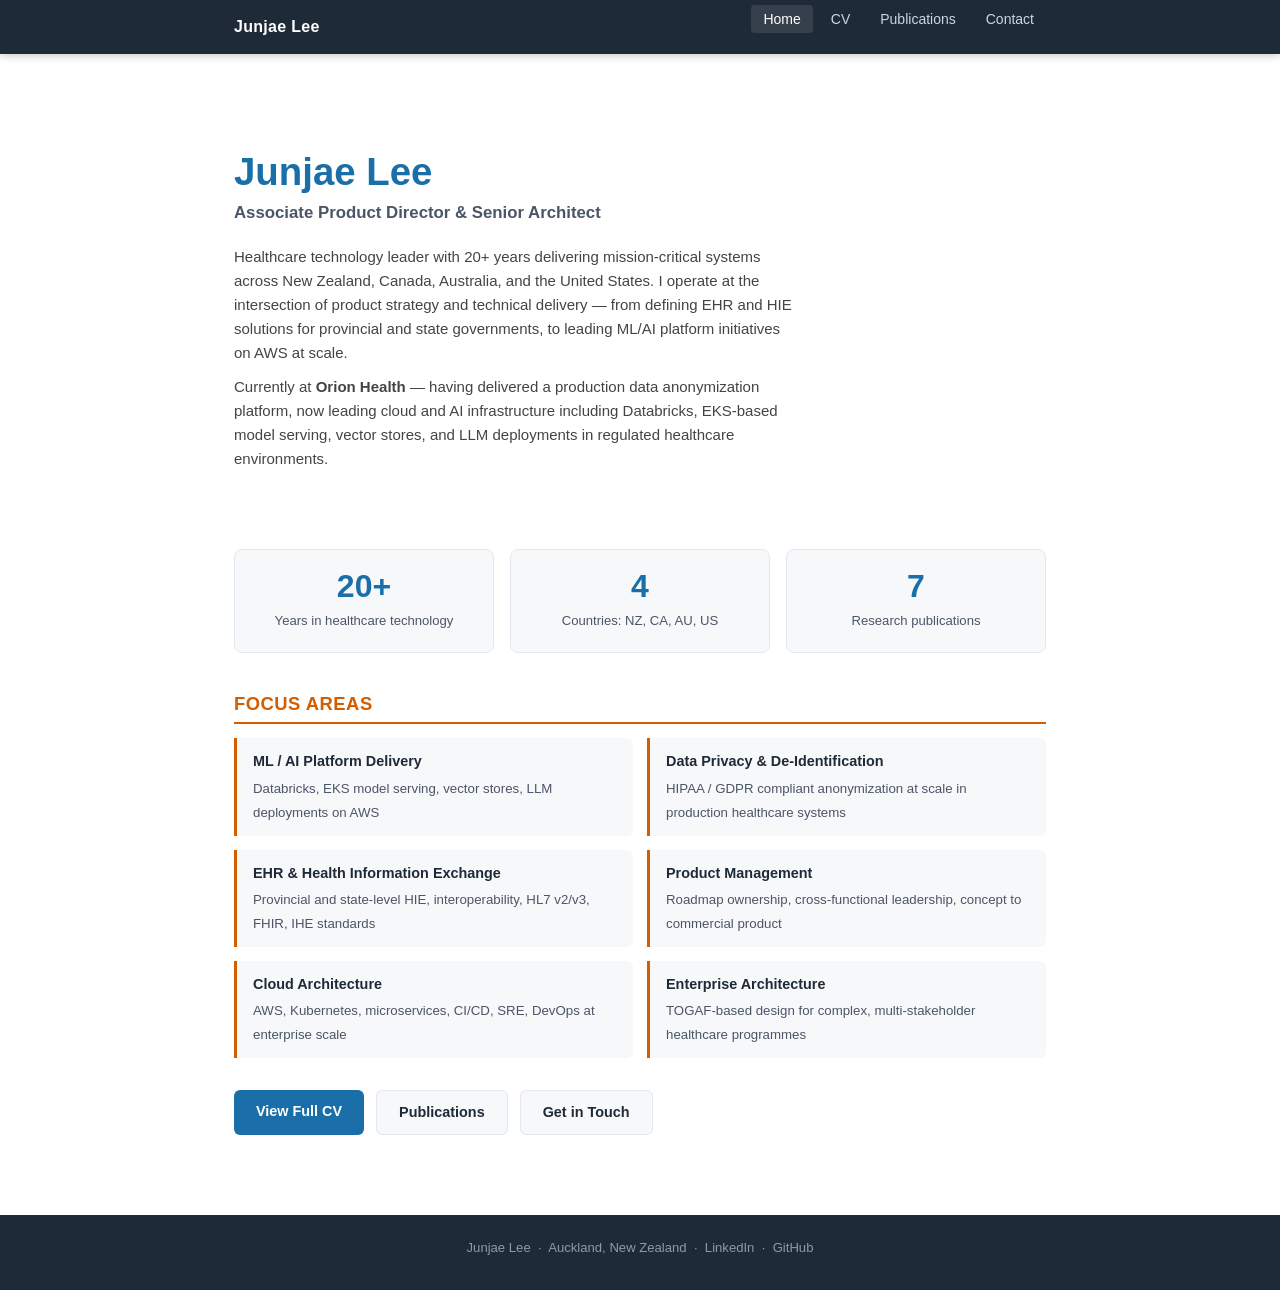
==== index.html @ e2926505 "Initial site" ====
<!DOCTYPE html>
<html lang="en">
<head>
  <meta charset="UTF-8">
  <meta name="viewport" content="width=device-width, initial-scale=1.0">
  <title>Junjae Lee</title>
  <link rel="stylesheet" href="style.css">
</head>
<body>

<nav>
  <div class="nav-inner">
    <span class="nav-brand">Junjae Lee</span>
    <ul>
      <li><a href="index.html" class="active">Home</a></li>
      <li><a href="cv.html">CV</a></li>
      <li><a href="publications.html">Publications</a></li>
      <li><a href="contact.html">Contact</a></li>
    </ul>
  </div>
</nav>

<div class="page">

  <div class="hero">
    <div class="hero-text">
      <h1>Junjae Lee</h1>
      <div class="subtitle">Associate Product Director &amp; Senior Architect</div>
      <p>
        Healthcare technology leader with 20+ years delivering mission-critical systems across
        New Zealand, Canada, Australia, and the United States. I operate at the intersection of
        product strategy and technical delivery — from defining EHR and HIE solutions for provincial
        and state governments, to leading ML/AI platform initiatives on AWS at scale.
      </p>
      <p style="margin-top:10px;">
        Currently at <strong>Orion Health</strong> — having delivered a production data anonymization
        platform, now leading cloud and AI infrastructure including Databricks, EKS-based model serving,
        vector stores, and LLM deployments in regulated healthcare environments.
      </p>
    </div>
  </div>

  <!-- Stats -->
  <div class="highlights">
    <div class="highlight-card">
      <span class="number">20+</span>
      <span class="label">Years in healthcare technology</span>
    </div>
    <div class="highlight-card">
      <span class="number">4</span>
      <span class="label">Countries: NZ, CA, AU, US</span>
    </div>
    <div class="highlight-card">
      <span class="number">7</span>
      <span class="label">Research publications</span>
    </div>
  </div>

  <!-- Focus areas -->
  <h2 class="section">Focus Areas</h2>
  <div class="focus-grid">
    <div class="focus-item">
      <strong>ML / AI Platform Delivery</strong>
      <span>Databricks, EKS model serving, vector stores, LLM deployments on AWS</span>
    </div>
    <div class="focus-item">
      <strong>Data Privacy &amp; De-Identification</strong>
      <span>HIPAA / GDPR compliant anonymization at scale in production healthcare systems</span>
    </div>
    <div class="focus-item">
      <strong>EHR &amp; Health Information Exchange</strong>
      <span>Provincial and state-level HIE, interoperability, HL7 v2/v3, FHIR, IHE standards</span>
    </div>
    <div class="focus-item">
      <strong>Product Management</strong>
      <span>Roadmap ownership, cross-functional leadership, concept to commercial product</span>
    </div>
    <div class="focus-item">
      <strong>Cloud Architecture</strong>
      <span>AWS, Kubernetes, microservices, CI/CD, SRE, DevOps at enterprise scale</span>
    </div>
    <div class="focus-item">
      <strong>Enterprise Architecture</strong>
      <strong></strong>
      <span>TOGAF-based design for complex, multi-stakeholder healthcare programmes</span>
    </div>
  </div>

  <div class="cta-row">
    <a href="cv.html" class="btn btn-primary">View Full CV</a>
    <a href="publications.html" class="btn btn-secondary">Publications</a>
    <a href="contact.html" class="btn btn-secondary">Get in Touch</a>
  </div>

</div>

<footer>
  <p>Junjae Lee &nbsp;·&nbsp; Auckland, New Zealand &nbsp;·&nbsp;
    <a href="https://www.linkedin.com/in/junjaelee-10532a3">LinkedIn</a> &nbsp;·&nbsp;
    <a href="https://github.com/junjaegithub">GitHub</a>
  </p>
</footer>

</body>
</html>
---- style.css ----
/* =============================================
   Shared stylesheet – Junjae Lee personal site
   ============================================= */

/* --- Reset & base --- */
*, *::before, *::after { box-sizing: border-box; margin: 0; padding: 0; }

:root {
  --blue:   #1a6fa8;
  --orange: #d45d00;
  --dark:   #1e2a38;
  --mid:    #4a5568;
  --light:  #f7f8fa;
  --border: #e2e8f0;
  --white:  #ffffff;
  --max-w:  860px;
}

html { scroll-behavior: smooth; }

body {
  font-family: 'Segoe UI', 'Calibri', Arial, sans-serif;
  font-size: 15px;
  line-height: 1.6;
  color: #333;
  background: var(--white);
}

a { color: var(--blue); text-decoration: none; }
a:hover { text-decoration: underline; }

/* --- Navigation --- */
nav {
  background: var(--dark);
  position: sticky;
  top: 0;
  z-index: 100;
  box-shadow: 0 2px 8px rgba(0,0,0,0.2);
}

nav .nav-inner {
  max-width: var(--max-w);
  margin: 0 auto;
  padding: 0 24px;
  display: flex;
  align-items: center;
  justify-content: space-between;
  height: 54px;
}

nav .nav-brand {
  font-weight: 700;
  font-size: 16px;
  color: var(--white);
  letter-spacing: 0.3px;
}

nav ul {
  list-style: none;
  display: flex;
  gap: 6px;
}

nav ul a {
  color: #c8d6e5;
  font-size: 14px;
  padding: 6px 12px;
  border-radius: 4px;
  transition: background 0.15s, color 0.15s;
}

nav ul a:hover,
nav ul a.active {
  background: rgba(255,255,255,0.1);
  color: var(--white);
  text-decoration: none;
}

/* --- Page wrapper --- */
.page {
  max-width: var(--max-w);
  margin: 0 auto;
  padding: 48px 24px 80px;
}

/* --- Section headings --- */
h2.section {
  font-size: 1.15rem;
  font-weight: 700;
  color: var(--orange);
  border-bottom: 2px solid var(--orange);
  padding-bottom: 4px;
  margin: 36px 0 14px;
  text-transform: uppercase;
  letter-spacing: 0.5px;
}

/* --- Body text --- */
p { margin-bottom: 10px; }
ul { padding-left: 20px; margin-bottom: 12px; }
ul li { margin-bottom: 5px; }
strong { font-weight: 600; }

/* ============================================================
   HOME PAGE
   ============================================================ */

.hero {
  display: flex;
  align-items: flex-start;
  gap: 36px;
  padding: 48px 0 36px;
}

.hero-text h1 {
  font-size: 2.4rem;
  font-weight: 700;
  color: var(--blue);
  line-height: 1.15;
  margin-bottom: 6px;
}

.hero-text .subtitle {
  font-size: 1.05rem;
  font-weight: 600;
  color: var(--mid);
  margin-bottom: 18px;
}

.hero-text p {
  color: #444;
  max-width: 560px;
}

.hero-avatar {
  flex-shrink: 0;
  width: 110px;
  height: 110px;
  border-radius: 50%;
  background: var(--light);
  border: 3px solid var(--border);
  display: flex;
  align-items: center;
  justify-content: center;
  font-size: 2.8rem;
  color: var(--mid);
}

/* Highlight cards */
.highlights {
  display: grid;
  grid-template-columns: repeat(3, 1fr);
  gap: 16px;
  margin: 32px 0;
}

.highlight-card {
  background: var(--light);
  border: 1px solid var(--border);
  border-radius: 8px;
  padding: 20px 18px;
  text-align: center;
}

.highlight-card .number {
  font-size: 2rem;
  font-weight: 700;
  color: var(--blue);
  display: block;
  line-height: 1;
  margin-bottom: 6px;
}

.highlight-card .label {
  font-size: 0.82rem;
  color: var(--mid);
  line-height: 1.35;
}

/* Focus areas */
.focus-grid {
  display: grid;
  grid-template-columns: repeat(2, 1fr);
  gap: 14px;
  margin-top: 14px;
}

.focus-item {
  background: var(--light);
  border-left: 3px solid var(--orange);
  border-radius: 0 6px 6px 0;
  padding: 12px 16px;
}

.focus-item strong {
  display: block;
  color: var(--dark);
  margin-bottom: 2px;
  font-size: 0.9rem;
}

.focus-item span {
  font-size: 0.83rem;
  color: var(--mid);
}

/* CTA links */
.cta-row {
  display: flex;
  gap: 12px;
  margin-top: 32px;
  flex-wrap: wrap;
}

.btn {
  display: inline-block;
  padding: 10px 22px;
  border-radius: 6px;
  font-size: 0.9rem;
  font-weight: 600;
  transition: opacity 0.15s;
}

.btn:hover { opacity: 0.85; text-decoration: none; }

.btn-primary { background: var(--blue); color: var(--white); }
.btn-secondary { background: var(--light); color: var(--dark); border: 1px solid var(--border); }

/* ============================================================
   CV PAGE
   ============================================================ */

.cv-header { margin-bottom: 28px; }
.cv-header h1 { font-size: 2rem; font-weight: 700; color: var(--blue); margin-bottom: 2px; }
.cv-header .cv-title { font-size: 1.05rem; font-weight: 600; color: var(--mid); margin-bottom: 8px; }
.cv-header .cv-contact { font-size: 0.88rem; color: #555; }
.cv-header .cv-contact a { color: var(--blue); }

.job { margin-bottom: 24px; padding-bottom: 20px; border-bottom: 1px solid var(--border); }
.job:last-of-type { border-bottom: none; }
.job-dates { font-size: 0.85rem; color: var(--mid); font-weight: 600; margin-bottom: 1px; }
.job-company { font-weight: 700; color: var(--dark); font-size: 0.98rem; }
.job-role { font-weight: 600; color: var(--orange); font-size: 0.93rem; margin-bottom: 8px; }
.project-title { font-weight: 700; color: var(--dark); margin: 10px 0 3px; font-size: 0.9rem; }

.skills-grid {
  display: grid;
  grid-template-columns: repeat(3, 1fr);
  gap: 5px 16px;
}

.skills-grid span {
  font-size: 0.85rem;
  padding: 3px 0;
  border-bottom: 1px solid var(--border);
}

.cert-list { list-style: none; padding: 0; }
.cert-list li {
  padding: 8px 12px;
  background: var(--light);
  border-left: 3px solid var(--blue);
  border-radius: 0 4px 4px 0;
  margin-bottom: 8px;
  font-size: 0.9rem;
}

.edu-entry { margin-bottom: 14px; }
.edu-dates { font-weight: 700; color: var(--dark); font-size: 0.93rem; }
.edu-entry .edu-school { font-weight: 600; }
.edu-entry .edu-degree { color: var(--mid); font-size: 0.9rem; }

/* ============================================================
   PUBLICATIONS PAGE
   ============================================================ */

.pub-group { margin-bottom: 36px; }
.pub-group h3 {
  font-size: 0.85rem;
  font-weight: 700;
  text-transform: uppercase;
  letter-spacing: 0.8px;
  color: var(--mid);
  margin-bottom: 16px;
}

.pub-card {
  background: var(--light);
  border: 1px solid var(--border);
  border-radius: 8px;
  padding: 16px 18px;
  margin-bottom: 12px;
}

.pub-card .pub-title {
  font-weight: 700;
  color: var(--dark);
  margin-bottom: 4px;
  font-size: 0.95rem;
}

.pub-card .pub-authors {
  font-size: 0.85rem;
  color: var(--mid);
  margin-bottom: 4px;
}

.pub-card .pub-venue {
  font-size: 0.85rem;
  color: #555;
  font-style: italic;
  margin-bottom: 4px;
}

.pub-card .pub-doi {
  font-size: 0.82rem;
}

.pub-card .pub-doi a { color: var(--blue); }

/* ============================================================
   CONTACT PAGE
   ============================================================ */

.contact-grid {
  display: grid;
  grid-template-columns: repeat(2, 1fr);
  gap: 14px;
  margin-top: 14px;
  max-width: 540px;
}

.contact-card {
  background: var(--light);
  border: 1px solid var(--border);
  border-radius: 8px;
  padding: 18px 20px;
  display: flex;
  align-items: center;
  gap: 14px;
}

.contact-card .contact-icon {
  font-size: 1.5rem;
  flex-shrink: 0;
}

.contact-card .contact-label {
  font-size: 0.8rem;
  color: var(--mid);
  margin-bottom: 2px;
}

.contact-card .contact-value {
  font-size: 0.9rem;
  font-weight: 600;
  color: var(--dark);
  word-break: break-all;
}

.contact-card .contact-value a { color: var(--blue); }

/* ============================================================
   Footer
   ============================================================= */

footer {
  background: var(--dark);
  color: #8a9bb0;
  text-align: center;
  padding: 22px;
  font-size: 0.82rem;
}

footer a { color: #8a9bb0; }

/* ============================================================
   Responsive
   ============================================================= */

@media (max-width: 620px) {
  .hero { flex-direction: column-reverse; gap: 16px; }
  .hero-avatar { width: 72px; height: 72px; font-size: 1.8rem; }
  .hero-text h1 { font-size: 1.8rem; }
  .highlights { grid-template-columns: 1fr 1fr; }
  .focus-grid { grid-template-columns: 1fr; }
  .skills-grid { grid-template-columns: 1fr 1fr; }
  .contact-grid { grid-template-columns: 1fr; }
  nav .nav-brand { font-size: 13px; }
  nav ul a { padding: 6px 8px; font-size: 13px; }
}
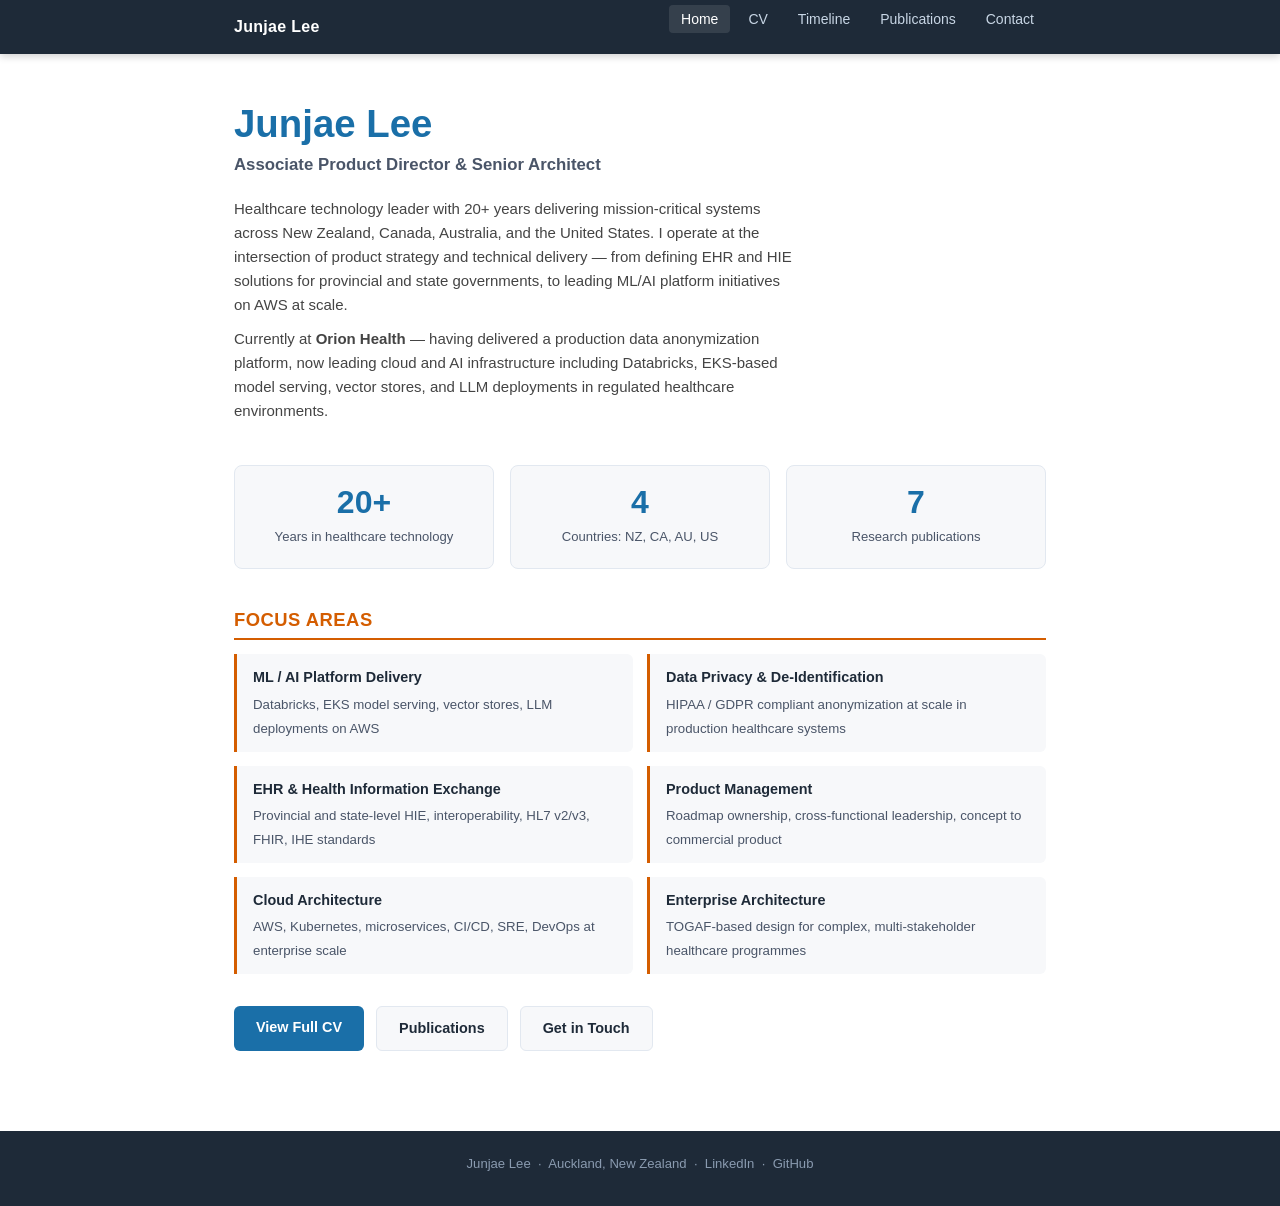
==== commit d2f5b9c4: "Add timeline page with presence badges and flags" ====
--- a/index.html
+++ b/index.html
@@ -14,6 +14,7 @@
     <ul>
       <li><a href="index.html" class="active">Home</a></li>
       <li><a href="cv.html">CV</a></li>
+      <li><a href="timeline.html">Timeline</a></li>
       <li><a href="publications.html">Publications</a></li>
       <li><a href="contact.html">Contact</a></li>
     </ul>
--- a/style.css
+++ b/style.css
@@ -109,7 +109,7 @@
   display: flex;
   align-items: flex-start;
   gap: 36px;
-  padding: 48px 0 36px;
+  padding: 0;
 }
 
 .hero-text h1 {
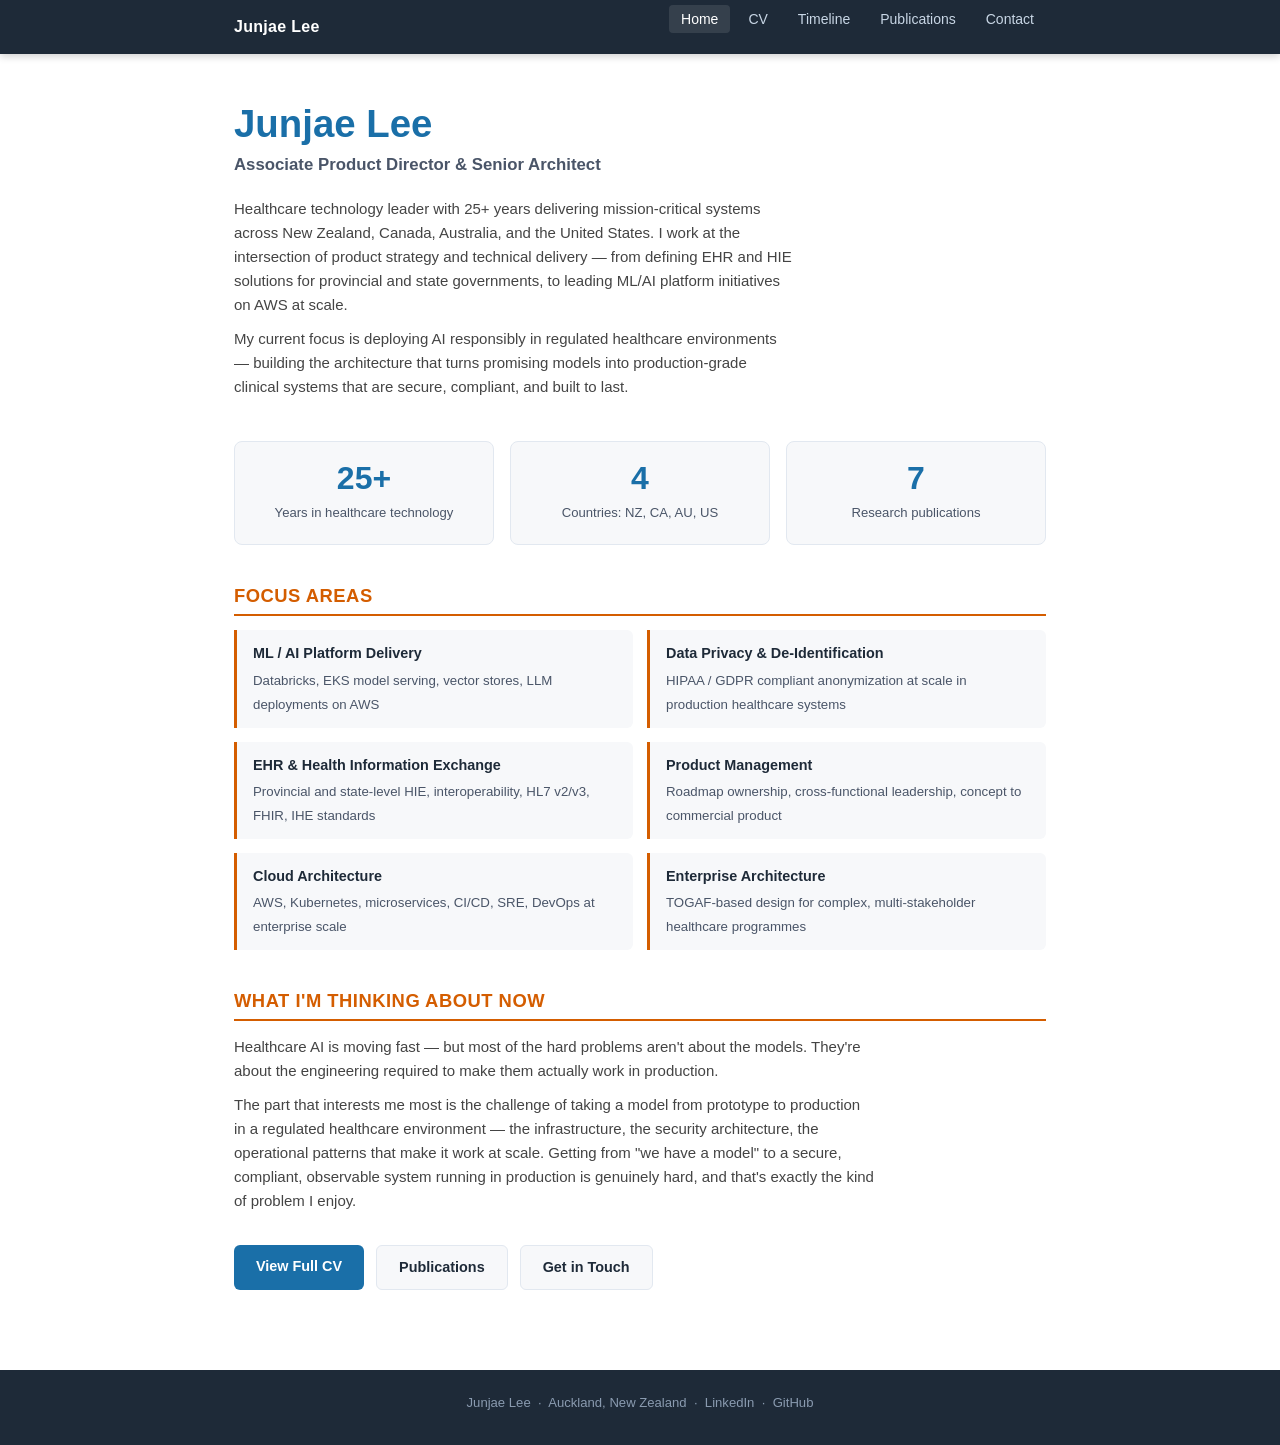
==== commit d1b0f98e: "Update content and fix formatting" ====
--- a/index.html
+++ b/index.html
@@ -28,15 +28,15 @@
       <h1>Junjae Lee</h1>
       <div class="subtitle">Associate Product Director &amp; Senior Architect</div>
       <p>
-        Healthcare technology leader with 20+ years delivering mission-critical systems across
-        New Zealand, Canada, Australia, and the United States. I operate at the intersection of
+        Healthcare technology leader with 25+ years delivering mission-critical systems across
+        New Zealand, Canada, Australia, and the United States. I work at the intersection of
         product strategy and technical delivery — from defining EHR and HIE solutions for provincial
         and state governments, to leading ML/AI platform initiatives on AWS at scale.
       </p>
       <p style="margin-top:10px;">
-        Currently at <strong>Orion Health</strong> — having delivered a production data anonymization
-        platform, now leading cloud and AI infrastructure including Databricks, EKS-based model serving,
-        vector stores, and LLM deployments in regulated healthcare environments.
+        My current focus is deploying AI responsibly in regulated healthcare environments — building
+        the architecture that turns promising models into production-grade clinical systems that are
+        secure, compliant, and built to last.
       </p>
     </div>
   </div>
@@ -44,7 +44,7 @@
   <!-- Stats -->
   <div class="highlights">
     <div class="highlight-card">
-      <span class="number">20+</span>
+      <span class="number">25+</span>
       <span class="label">Years in healthcare technology</span>
     </div>
     <div class="highlight-card">
@@ -82,9 +82,24 @@
     </div>
     <div class="focus-item">
       <strong>Enterprise Architecture</strong>
-      <strong></strong>
       <span>TOGAF-based design for complex, multi-stakeholder healthcare programmes</span>
     </div>
+  </div>
+
+  <!-- What I'm Thinking About Now -->
+  <h2 class="section">What I'm Thinking About Now</h2>
+  <div style="max-width:640px;">
+    <p style="color:#444;">
+      Healthcare AI is moving fast — but most of the hard problems aren't about the models.
+      They're about the engineering required to make them actually work in production.
+    </p>
+    <p style="color:#444; margin-top:10px;">
+      The part that interests me most is the challenge of taking a model from prototype to
+      production in a regulated healthcare environment — the infrastructure, the security
+      architecture, the operational patterns that make it work at scale. Getting from "we
+      have a model" to a secure, compliant, observable system running in production is
+      genuinely hard, and that's exactly the kind of problem I enjoy.
+    </p>
   </div>
 
   <div class="cta-row">
--- a/style.css
+++ b/style.css
@@ -359,6 +359,12 @@
 }
 
 .contact-card .contact-value a { color: var(--blue); }
+
+/* Contact grid – centre last card if odd number */
+.contact-grid > .contact-card:last-child:nth-child(odd) {
+  grid-column: 1 / -1;
+  max-width: 260px;
+}
 
 /* ============================================================
    Footer
@@ -388,4 +394,4 @@
   .contact-grid { grid-template-columns: 1fr; }
   nav .nav-brand { font-size: 13px; }
   nav ul a { padding: 6px 8px; font-size: 13px; }
-}
+}
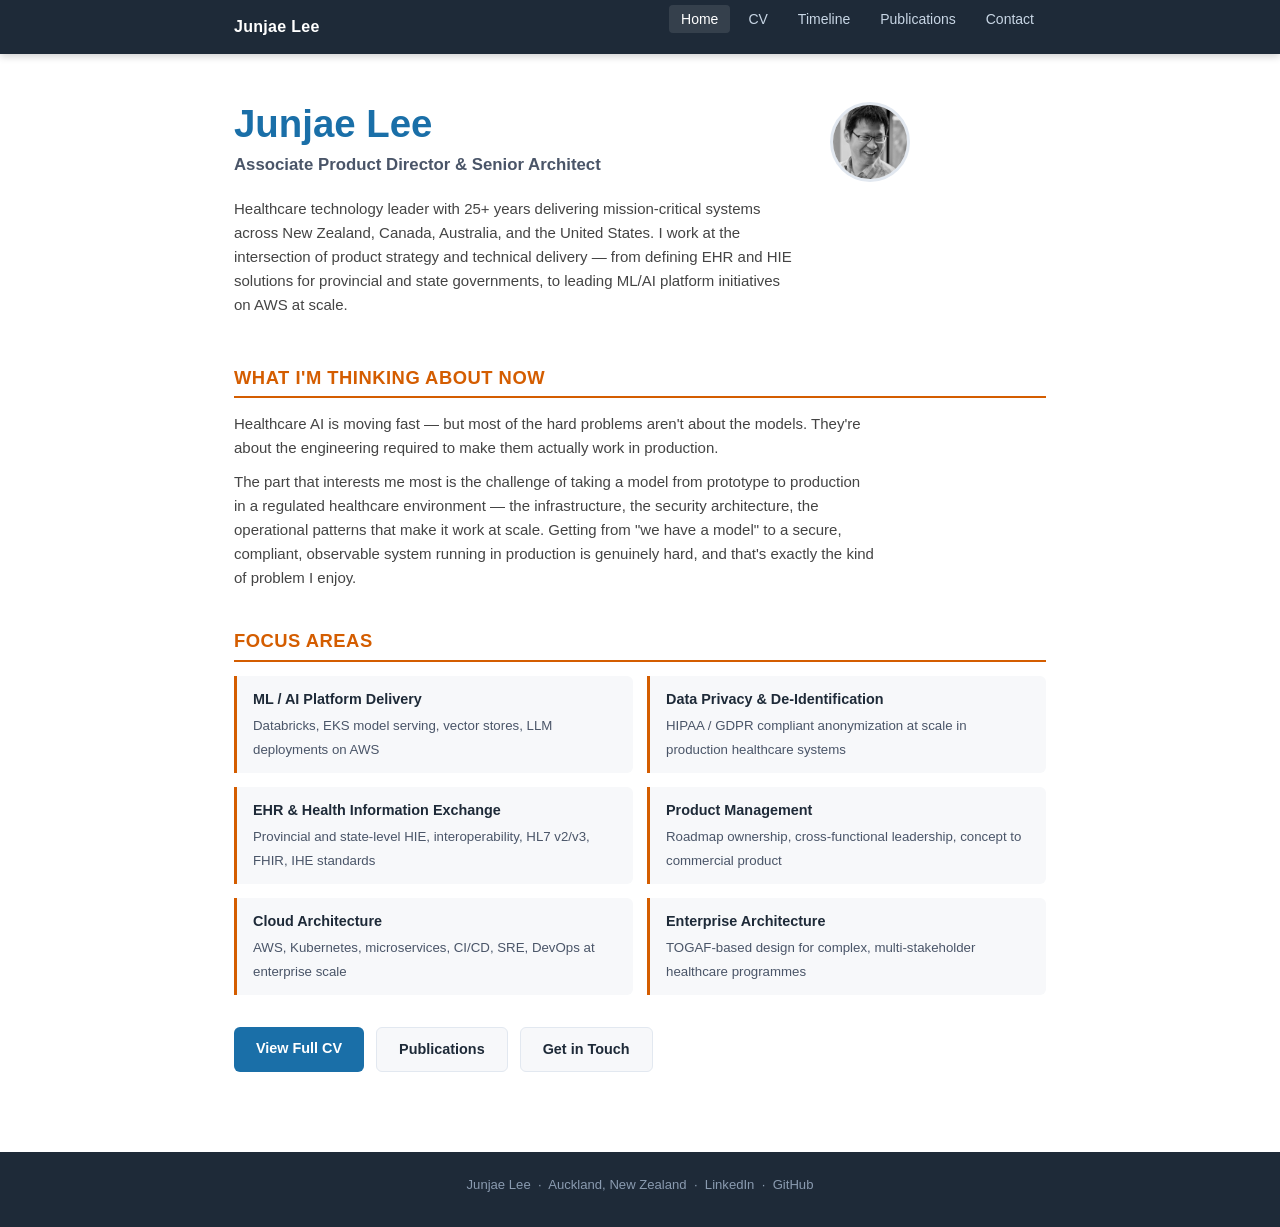
==== commit 407a1527: "Add photo and update home page layout" ====
--- a/index.html
+++ b/index.html
@@ -23,38 +23,37 @@
 
 <div class="page">
 
-  <div class="hero">
-    <div class="hero-text">
-      <h1>Junjae Lee</h1>
-      <div class="subtitle">Associate Product Director &amp; Senior Architect</div>
-      <p>
-        Healthcare technology leader with 25+ years delivering mission-critical systems across
-        New Zealand, Canada, Australia, and the United States. I work at the intersection of
-        product strategy and technical delivery — from defining EHR and HIE solutions for provincial
-        and state governments, to leading ML/AI platform initiatives on AWS at scale.
-      </p>
-      <p style="margin-top:10px;">
-        My current focus is deploying AI responsibly in regulated healthcare environments — building
-        the architecture that turns promising models into production-grade clinical systems that are
-        secure, compliant, and built to last.
-      </p>
-    </div>
+<div class="hero">
+  <div class="hero-text">
+    <h1>Junjae Lee</h1>
+    <div class="subtitle">Associate Product Director &amp; Senior Architect</div>
+    <p>
+      Healthcare technology leader with 25+ years delivering mission-critical systems across
+      New Zealand, Canada, Australia, and the United States. I work at the intersection of
+      product strategy and technical delivery — from defining EHR and HIE solutions for provincial
+      and state governments, to leading ML/AI platform initiatives on AWS at scale.
+    </p>
   </div>
+  <div class="hero-avatar">
+    <img src="myphoto.jpeg" alt="Junjae Lee"
+         style="width:100%; height:100%; object-fit:cover; border-radius:50%;">
+  </div>
+</div>
 
-  <!-- Stats -->
-  <div class="highlights">
-    <div class="highlight-card">
-      <span class="number">25+</span>
-      <span class="label">Years in healthcare technology</span>
-    </div>
-    <div class="highlight-card">
-      <span class="number">4</span>
-      <span class="label">Countries: NZ, CA, AU, US</span>
-    </div>
-    <div class="highlight-card">
-      <span class="number">7</span>
-      <span class="label">Research publications</span>
-    </div>
+  <!-- What I'm Thinking About Now -->
+  <h2 class="section">What I'm Thinking About Now</h2>
+  <div style="max-width:640px;">
+    <p style="color:#444;">
+      Healthcare AI is moving fast — but most of the hard problems aren't about the models.
+      They're about the engineering required to make them actually work in production.
+    </p>
+    <p style="color:#444; margin-top:10px;">
+      The part that interests me most is the challenge of taking a model from prototype to
+      production in a regulated healthcare environment — the infrastructure, the security
+      architecture, the operational patterns that make it work at scale. Getting from "we
+      have a model" to a secure, compliant, observable system running in production is
+      genuinely hard, and that's exactly the kind of problem I enjoy.
+    </p>
   </div>
 
   <!-- Focus areas -->
@@ -86,22 +85,6 @@
     </div>
   </div>
 
-  <!-- What I'm Thinking About Now -->
-  <h2 class="section">What I'm Thinking About Now</h2>
-  <div style="max-width:640px;">
-    <p style="color:#444;">
-      Healthcare AI is moving fast — but most of the hard problems aren't about the models.
-      They're about the engineering required to make them actually work in production.
-    </p>
-    <p style="color:#444; margin-top:10px;">
-      The part that interests me most is the challenge of taking a model from prototype to
-      production in a regulated healthcare environment — the infrastructure, the security
-      architecture, the operational patterns that make it work at scale. Getting from "we
-      have a model" to a secure, compliant, observable system running in production is
-      genuinely hard, and that's exactly the kind of problem I enjoy.
-    </p>
-  </div>
-
   <div class="cta-row">
     <a href="cv.html" class="btn btn-primary">View Full CV</a>
     <a href="publications.html" class="btn btn-secondary">Publications</a>
--- a/style.css
+++ b/style.css
@@ -134,8 +134,8 @@
 
 .hero-avatar {
   flex-shrink: 0;
-  width: 110px;
-  height: 110px;
+  width: 80px;
+  height: 80px;
   border-radius: 50%;
   background: var(--light);
   border: 3px solid var(--border);
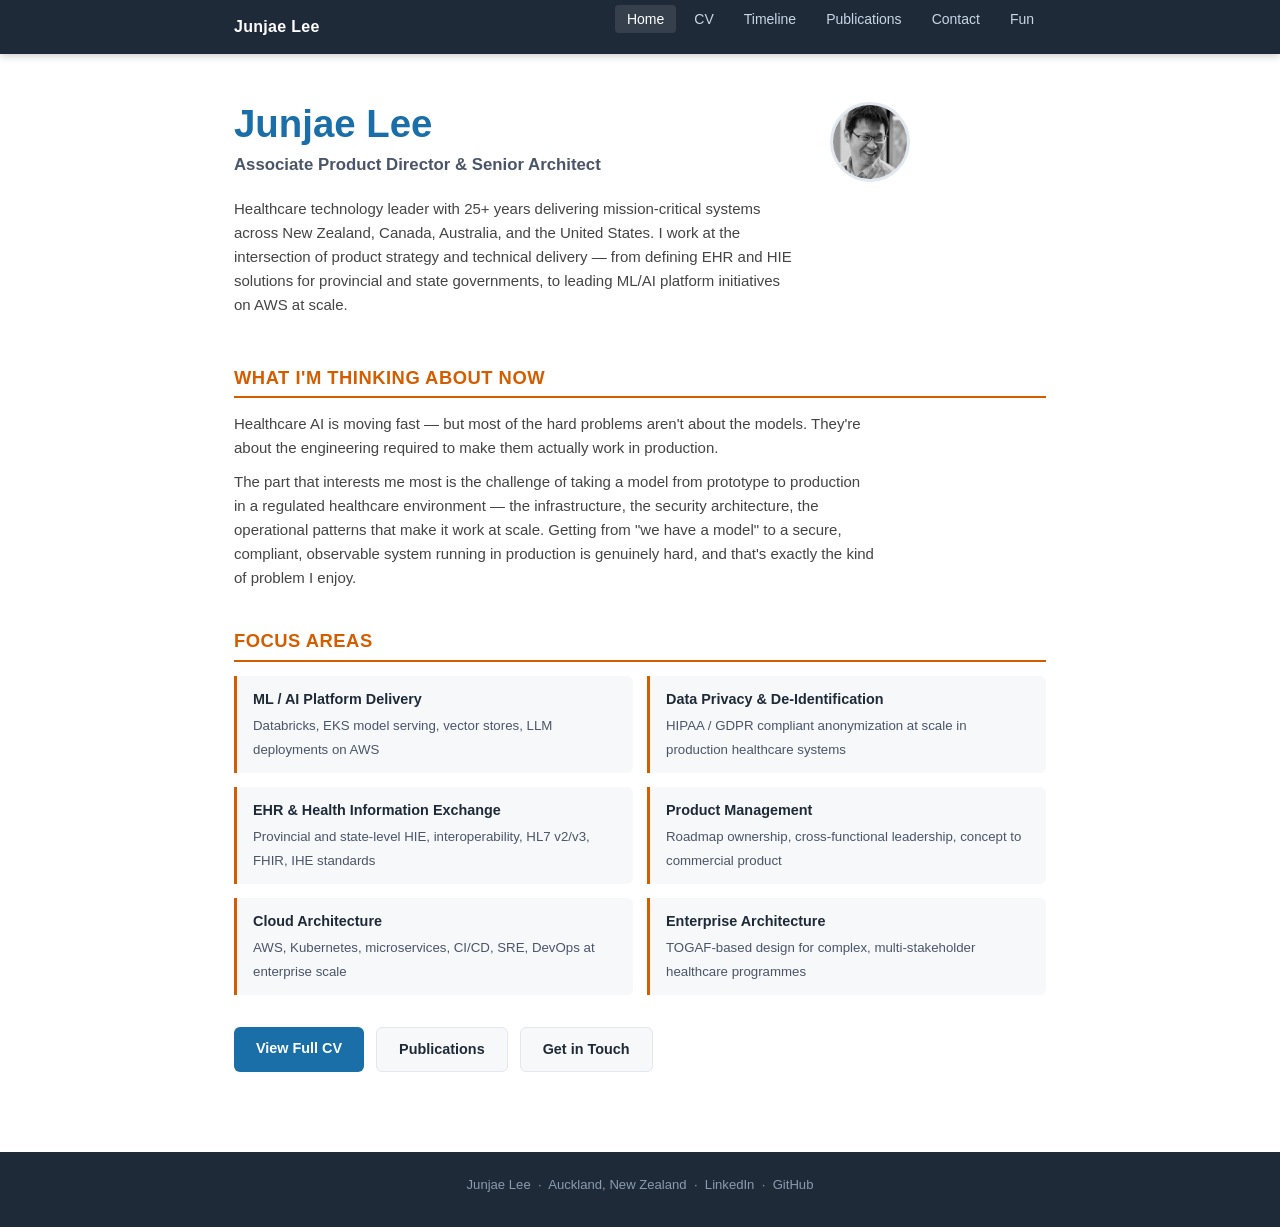
==== commit 442c0700: "Add Fun page with Cycle Sim, Sailing Trainer, and Scrubber projects" ====
--- a/index.html
+++ b/index.html
@@ -17,6 +17,7 @@
       <li><a href="timeline.html">Timeline</a></li>
       <li><a href="publications.html">Publications</a></li>
       <li><a href="contact.html">Contact</a></li>
+      <li><a href="fun.html">Fun</a></li>
     </ul>
   </div>
 </nav>
@@ -95,7 +96,7 @@
 
 <footer>
   <p>Junjae Lee &nbsp;·&nbsp; Auckland, New Zealand &nbsp;·&nbsp;
-    <a href="https://www.linkedin.com/in/junjaelee-10532a3">LinkedIn</a> &nbsp;·&nbsp;
+    <a href="https://www.linkedin.com/in/junjae-lee-10532a3">LinkedIn</a> &nbsp;·&nbsp;
     <a href="https://github.com/junjaegithub">GitHub</a>
   </p>
 </footer>
--- a/style.css
+++ b/style.css
@@ -365,6 +365,57 @@
   grid-column: 1 / -1;
   max-width: 260px;
 }
+
+/* ============================================================
+   FUN PAGE
+   ============================================================ */
+
+.fun-intro {
+  color: #555;
+  max-width: 600px;
+  margin-bottom: 36px;
+}
+
+.fun-card {
+  border: 1px solid var(--border);
+  border-top: 3px solid var(--blue);
+  border-radius: 8px;
+  padding: 22px 24px;
+  margin-bottom: 16px;
+}
+
+.fun-card-header {
+  display: flex;
+  align-items: center;
+  gap: 10px;
+  flex-wrap: wrap;
+  margin-bottom: 10px;
+}
+
+.fun-card-header h3 {
+  font-size: 1rem;
+  font-weight: 700;
+  color: var(--dark);
+  margin: 0;
+}
+
+.fun-tag {
+  font-size: 0.75rem;
+  font-weight: 600;
+  color: var(--mid);
+  background: var(--light);
+  border: 1px solid var(--border);
+  border-radius: 20px;
+  padding: 2px 10px;
+}
+
+.fun-card p {
+  color: #444;
+  font-size: 0.9rem;
+  margin-bottom: 14px;
+}
+
+.fun-card p:last-child { margin-bottom: 0; }
 
 /* ============================================================
    Footer
